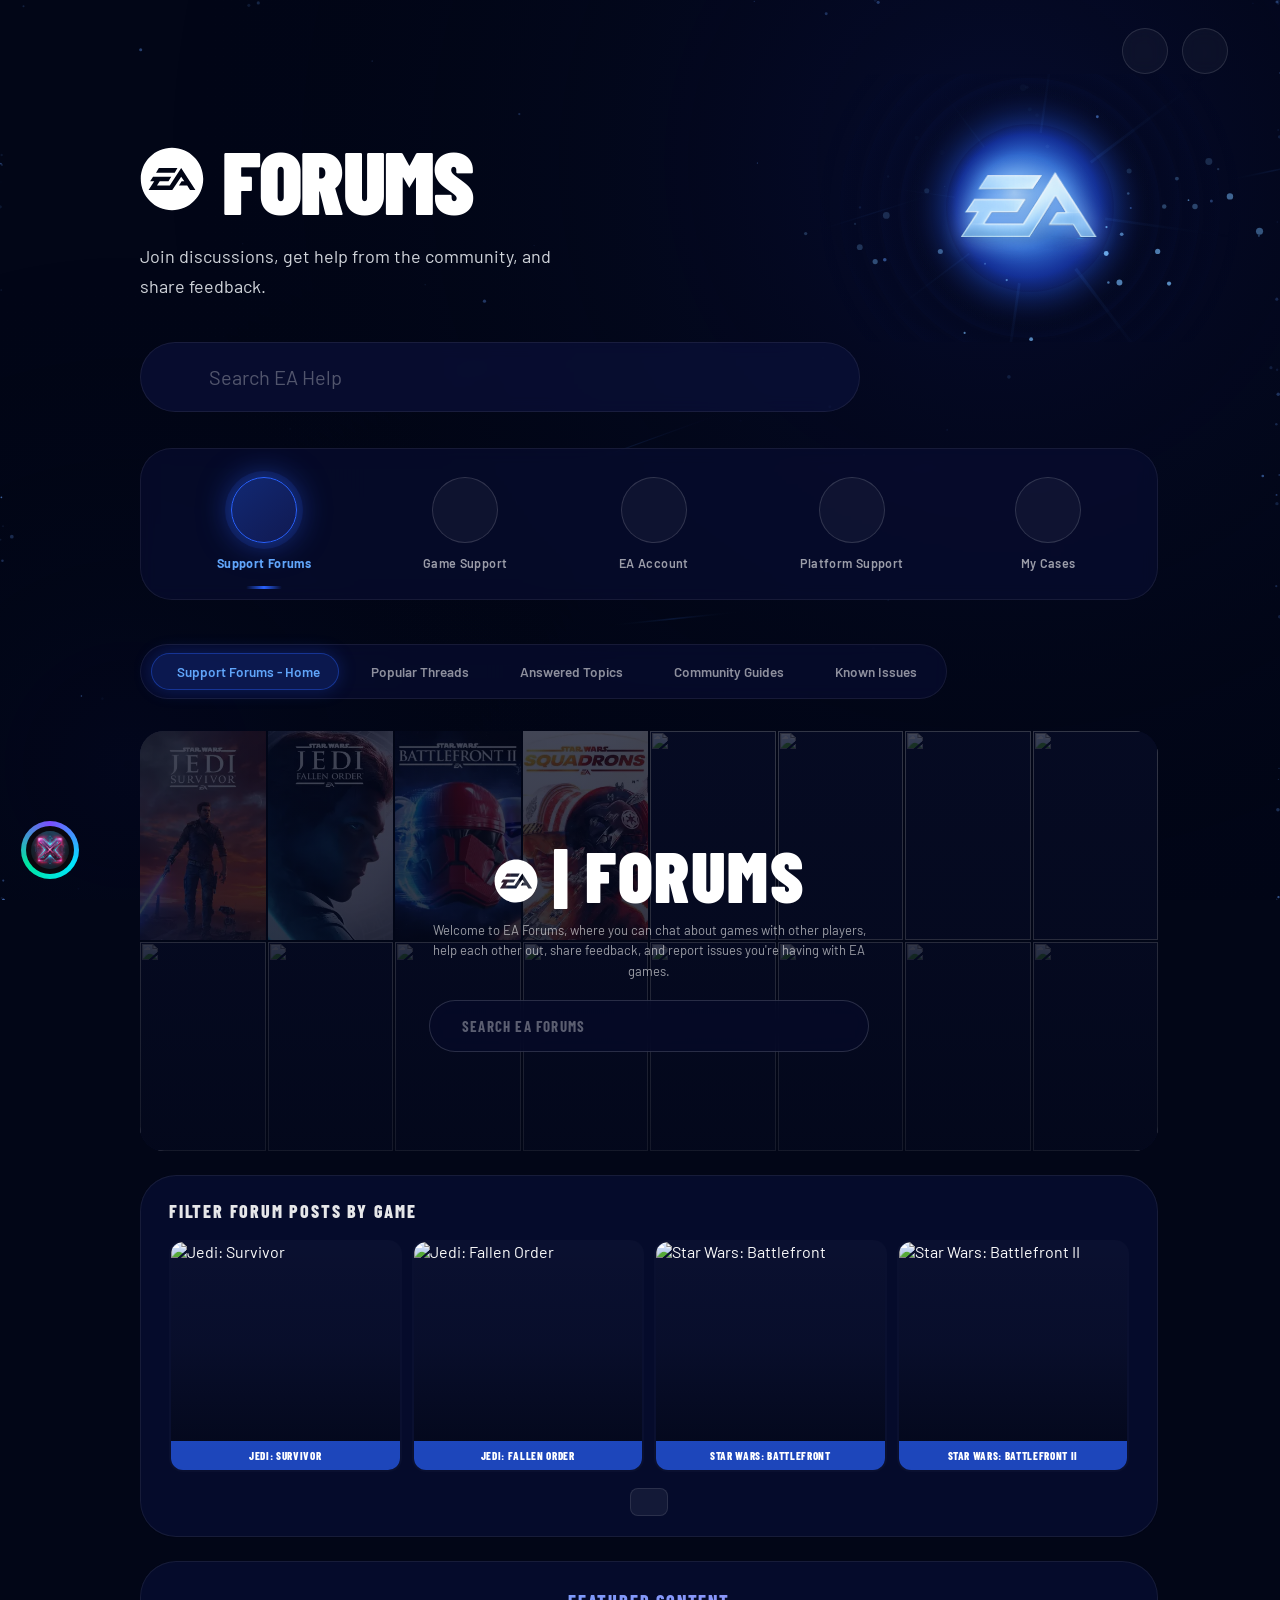
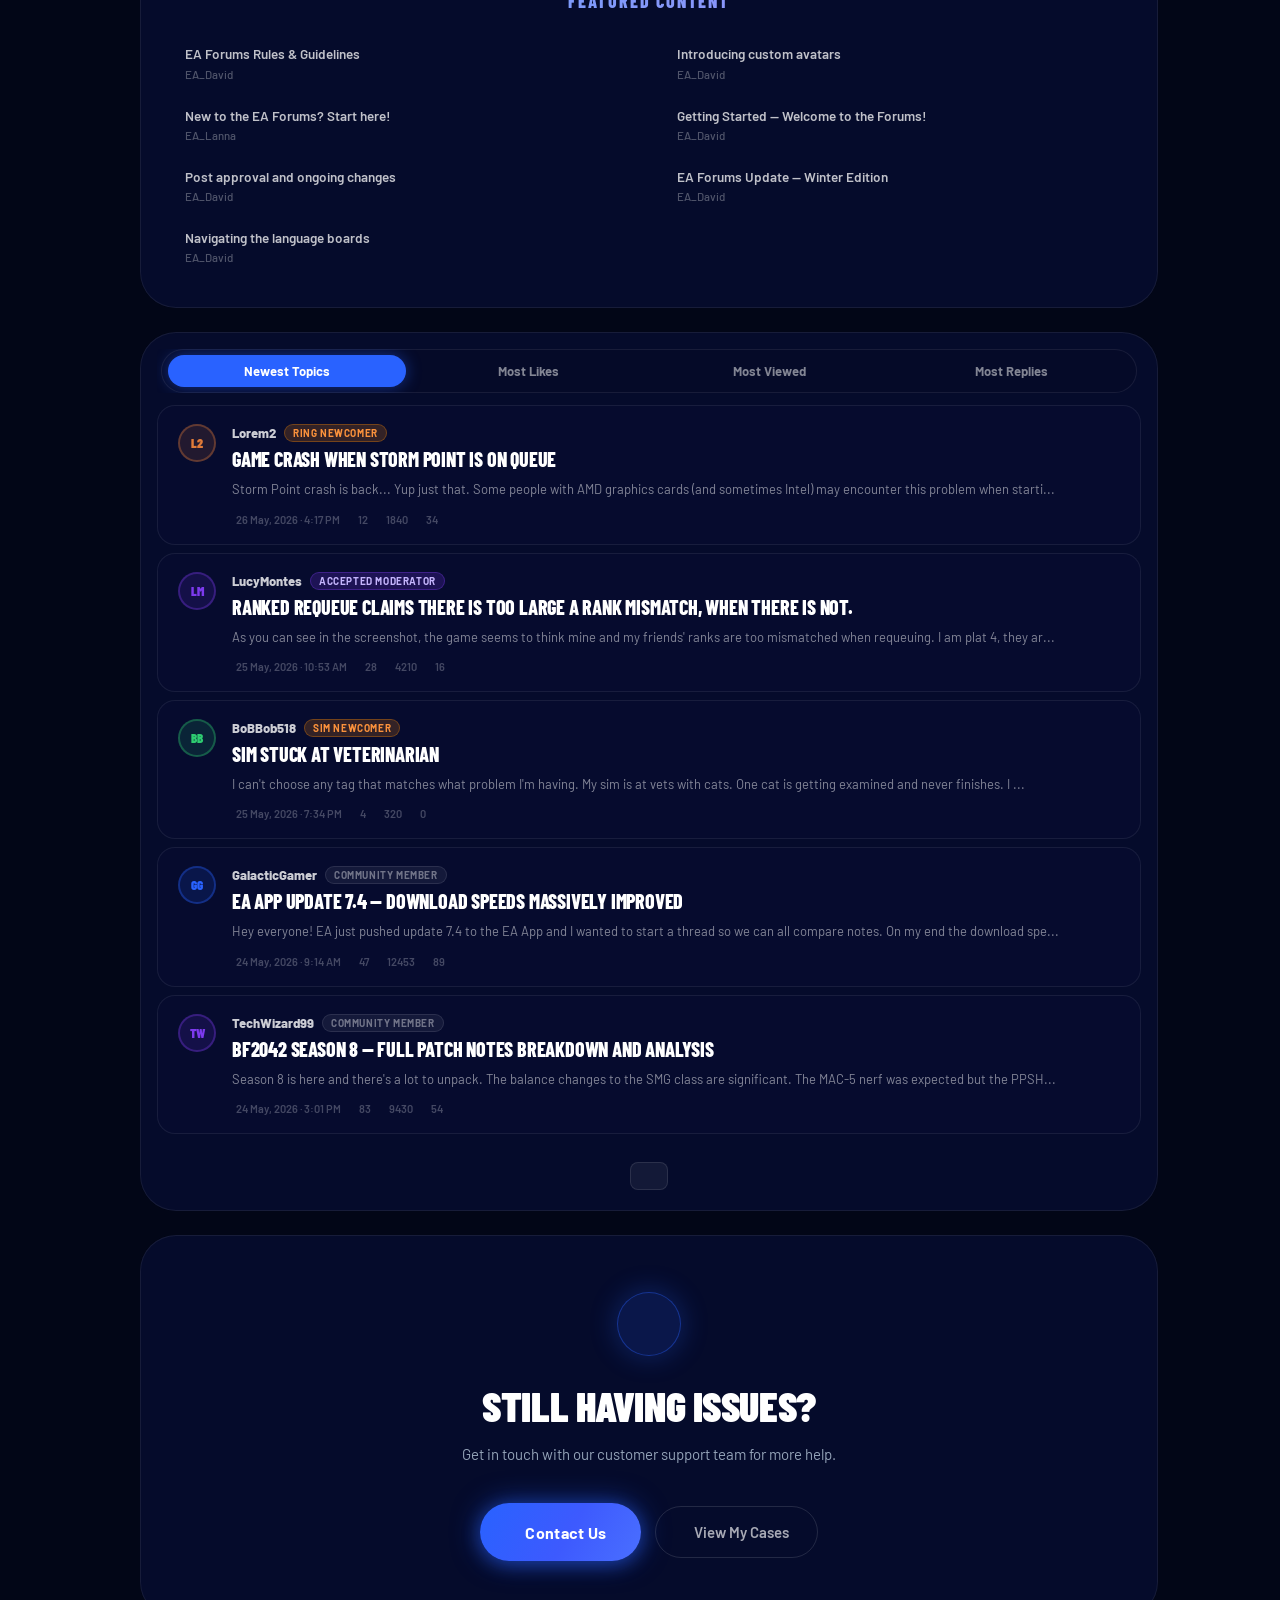
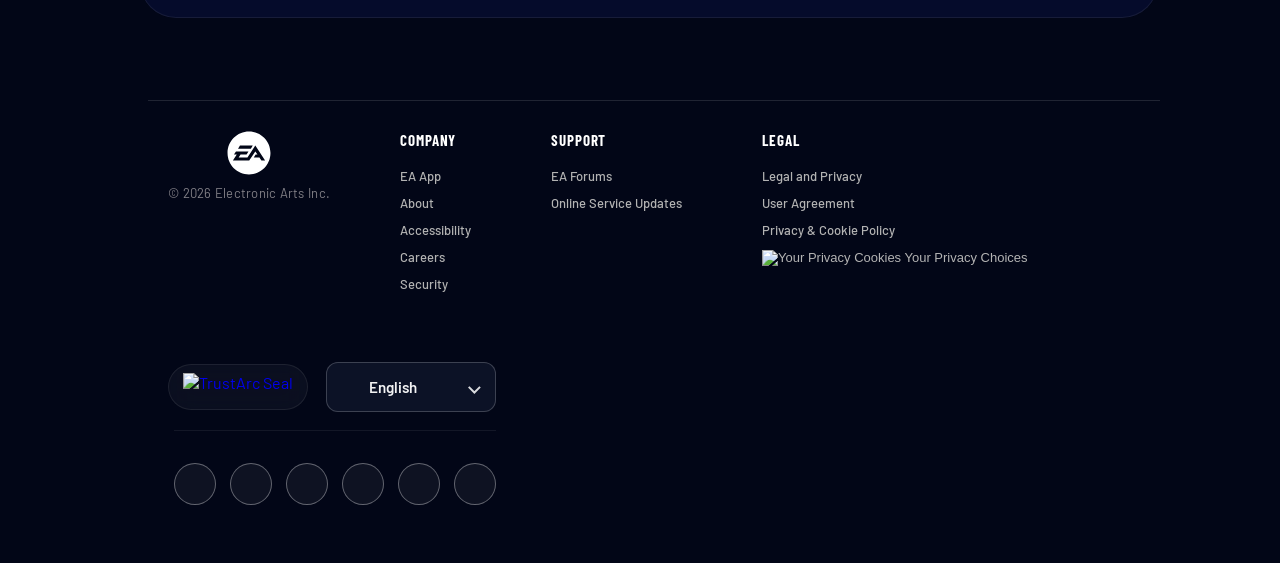
==== SRC/HTML/Pages/ForumSupport.html @ 8963c6b4 "Add files via upload" ====
<!doctype html>
<html lang="en">
  <head>
    <meta charset="UTF-8" />
    <meta name="viewport" content="width=device-width, initial-scale=1.0" />

    <title>EA Help — Support Forums</title>
    <meta name="description" content="Browse EA Help support forums to find solutions, troubleshoot issues, and read posts from other players across Electronic Arts games." />
    <meta name="author" content="Riker Hoch" />
    <meta name="theme-color" content="#0b1020" />
    <meta name="robots" content="index, follow" />
    <link rel="canonical" href="https://yourdomain.com/forums.html" />

    <meta property="og:type" content="website" />
    <meta property="og:title" content="EA Help — Support Forums - {Unofficial}" />
    <meta property="og:description" content="Browse EA Help support forums to find solutions, troubleshoot issues, and read posts from other players across Electronic Arts games." />
    <meta property="og:url" content="https://yourdomain.com/forums.html" />
    <meta property="og:site_name" content="Electronic Arts Support" />

    <link rel="shortcut icon" href="/SRC/Assets/Images/SiteIcons/Icon.ico" type="image/x-icon" />

    <link rel="preconnect" href="https://fonts.googleapis.com" />
    <link rel="preconnect" href="https://fonts.gstatic.com" crossorigin />
    <link href="https://fonts.googleapis.com/css2?family=Barlow:wght@400;500;600;700;800;900&family=Barlow+Condensed:wght@700;800;900&display=swap" rel="stylesheet" />
    <link rel="stylesheet" href="/SRC/CSS/Global.css">
    <style>
      body.preload {
        visibility: hidden;
      }
    </style>
  </head>
  <body class="preload">
    <canvas id="bg-canvas"></canvas>

    <div class="root reveal">
      <main class="main">
        <header class="siteComponent Navigation"></header>

        <div class="content">
          <!-- ══ FORUMS HERO ════════════════════════════════ -->
          <div class="mosaicHead reveal" id="forumMosaic"></div>
          <div>
            <div id="forum-search-results"></div>

            <div id="forum-content">
              <!-- ══ TOPICS GRID ════════════════════════════════ -->
              <div class="glassCard topics-card reveal">
                <div class="topics-header">
                  <span class="gamesHeaderText">Filter forum posts by game</span>
                  <span id="gamesFilterLabel"></span>
                </div>
                <div class="topics-grid" id="topics-grid"></div>
                <div class="topics-show-more-wrap">
                  <button class="show-more-btn" id="topics-show-more" aria-label="Show more topics">
                    <i class="fa-solid fa-chevron-down"></i>
                  </button>
                </div>
              </div>

              <!-- ══ FEATURED CONTENT ═══════════════════════════ -->

              <div class="glassCard featured-card reveal">
                <div class="featured-title">Featured Content</div>
                <div class="featured-grid" id="featured-grid"></div>
              </div>

              <!-- ══ POSTS ══════════════════════════════════════ -->
              <div class="glassCard posts-card reveal">
                <div style="padding: 16px 16px 0">
                  <div class="filter-tabs-wrap">
                    <div class="filter-tabs" id="filter-tabs" role="tablist">
                      <button class="filter-tab active" data-sort="newest" role="tab">Newest Topics</button>
                      <button class="filter-tab" data-sort="likes" role="tab">Most Likes</button>
                      <button class="filter-tab" data-sort="views" role="tab">Most Viewed</button>
                      <button class="filter-tab" data-sort="replies" role="tab">Most Replies</button>
                    </div>
                  </div>
                </div>

                <div class="search-status" id="search-status">
                  <i class="fa-solid fa-magnifying-glass" style="font-size: 12px; color: var(--blue-neon)"></i>
                  Showing results for <strong id="search-term-display"></strong>
                </div>

                <div class="posts-list-wrap">
                  <div id="posts-list"></div>
                  <div class="no-results" id="no-results">
                    <i class="fa-solid fa-comment-slash"></i>
                    <h4>No posts found</h4>
                    <p>Try a different search term or clear the filter</p>
                  </div>
                </div>

                <div class="posts-show-more-wrap">
                  <button class="show-more-btn" id="posts-show-more" aria-label="Show more posts">
                    <i class="fa-solid fa-chevron-down"></i>
                  </button>
                </div>
              </div>

              <!-- ══ CTA ════════════════════════════════════════ -->
              <div class="siteCard glassCard issuesCard reveal"></div>
            </div>
          </div>
        </div>

        <footer class="siteComponent Footer"></footer>
      </main>
    </div>

    <!-- ══════ MODAL - POST MODAL ═══════════════════════ -->
    <div id="post-modal" class="post-modal">
      <div class="post-modal-card">
        <div class="modal-header">
          <div class="modal-user"></div>
          <button class="siteBtn close">
            <i class="fa-solid fa-xmark"></i>
          </button>
        </div>
        <div class="modal-image-wrap"></div>
        <h2 class="modal-title"></h2>
        <div class="modal-tags"></div>
        <div class="modal-content"></div>
        <div class="modal-stats"></div>
      </div>
    </div>

    <script defer src="https://kit.fontawesome.com/498f4b6a30.js"></script>
    <script type="module" src="/SRC/JS/Components.js"></script>
    <script type="module" src="/SRC/JS/ImportedScripts.js"></script>
  </body>
</html>
---- SRC/CSS/Global.css ----
/* =========================================================
   🌏 Global Styles
========================================================= */

/* ── RESET ─────────────────────────────────────────────── */
*,
*::before,
*::after {
  box-sizing: border-box;
  margin: 0;
  padding: 0;
}

/* ── ROOT VARS ─────────────────────────────────────────── */
:root {
  --bg-deep: #020617;
  --bg-card: rgba(8, 14, 52, 0.72);
  --blue-electric: #2962ff;
  --blue-neon: #60a5fa;
  --white: #ffffff;
  --gray-text: #94a3b8;
  --gray-light: #d1d5db;
  --border-faint: rgba(255, 255, 255, 0.07);
  --border-mid: rgba(255, 255, 255, 0.12);
  --transition: all 0.38s cubic-bezier(0.22, 1, 0.36, 1);
  --space-page-x: 52px;
  --space-page-r: 122px;
  --space-page-b: 72px;
  --sidebar-w: 88px;
  --accentOrange: #2962ff;
  --accentRed: #60a5fa;
  --accentOrangeDark: #ffb300;
  --accentRedDark: #ff0000;
}

/* ── LAYOUT ROOT ───────────────────────────────────────── */
.root {
  display: flex;
  min-height: 100vh;
}

/* ── FONTS ─────────────────────────────────────────────── */
@font-face {
  font-family: 'Aurebesh';
  src: url('/SRC/Assets/Fonts/Aurebesh/Aurebesh.otf') format('opentype');
  font-display: swap;
}

/* ── AUREBESH MODE ─────────────────────────────────────── */
.aurebesh-mode *:not(i):not([class*='fa']):not([class^='fa-']) {
  font-family: 'Aurebesh', sans-serif !important;
}

/* ── BASE ──────────────────────────────────────────────── */
html {
  scroll-behavior: smooth;
}

body {
  font-family: 'Barlow', sans-serif;
  background: var(--bg-deep);
  color: var(--white);
  min-height: 100vh;
  overflow-x: hidden;
}

a {
  text-decoration: none;
}

/* ── ANIMATED BG ───────────────────────────────────────── */
#bg-canvas {
  position: fixed;
  inset: 0;
  width: 100vw;
  height: 100vh;
  z-index: -1;
  pointer-events: none;
}

.main {
  flex: 1;
  margin-left: var(--sidebar-w);
  display: flex;
  flex-direction: column;
  min-width: 0;
}

/* ── GLASS CARD ─────────────────────────────────────────────────────────────────────────────────────── */
.glassCard {
  background: var(--bg-card);
  border: 1px solid var(--border-faint);
  border-radius: 36px;
  backdrop-filter: blur(8px);
  position: relative;
  overflow: hidden;
  transition: var(--transition);
}

/* ── CONTENT WRAPPER ───────────────────────────────────── */
.content {
  padding: 0 var(--space-page-r) var(--space-page-b) var(--space-page-x);
  display: flex;
  flex-direction: column;
  gap: 24px;
}

/* ── SCROLL REVEAL ─────────────────────────────────────── */
.reveal {
  opacity: 0;
  transform: translateY(24px);
  transition:
    opacity 0.7s ease,
    transform 0.7s ease;
}

.reveal.visible {
  opacity: 1;
  transform: translateY(0);
}

.hidden {
  display: none !important;
}

.topic-grid {
  display: grid;
  grid-template-columns: 1fr 1fr;
  gap: 10px;
}

/* =========================================================
   ⚙️ Custom Scrollbar
   ========================================================= */
::-webkit-scrollbar {
  width: 12px;
  height: 12px;
}

::-webkit-scrollbar-track {
  background: rgba(15, 23, 42, 0.5);
  border-radius: 10px;
}

::-webkit-scrollbar-thumb {
  background: linear-gradient(180deg, var(--accentOrange), var(--accentRed));
  border-radius: 10px;
  border: 2px solid rgba(15, 23, 42, 0.9);
  transition:
    background 0.3s ease,
    transform 0.3s ease;
}

::-webkit-scrollbar-thumb:hover {
  background: linear-gradient(180deg, var(--accentOrangeDark), var(--accentRedDark));
  transform: scale(1.05);
}

::-webkit-scrollbar-corner {
  background: transparent;
}
/* ── ADD here, before the @media block ── */
.mobile-topic-menu {
  display: none;
  border: 1px solid rgba(255, 255, 255, 0.08);
  border-radius: 14px;
  overflow: hidden;
}
.mobile-topic-menu h5 {
  margin: 0;
  padding: 14px 16px;
  cursor: pointer;
  display: flex;
  justify-content: space-between;
  align-items: center;
  background: rgba(255, 255, 255, 0.03);
}
.mobile-topic-menu h5 i {
  transition: transform 0.25s ease;
}
.mobile-topic-menu.open h5 i {
  transform: rotate(180deg);
}
.mobile-topic-menu ul {
  max-height: 0;
  opacity: 0;
  overflow: hidden;
  list-style: none;
  margin: 0;
  padding: 0 16px;
  transform: translateY(-4px);
  transition:
    max-height 0.35s ease,
    opacity 0.25s ease,
    transform 0.25s ease;
}
.mobile-topic-menu.open ul {
  max-height: 500px;
  opacity: 1;
  transform: translateY(0);
  padding: 10px 16px 14px;
}
.mobile-topic-menu li {
  position: relative;
}
.mobile-topic-menu li::before {
  content: '';
  position: absolute;
  left: 0;
  bottom: -3px;
  width: 100%;
  height: 1px;
  background: rgba(255, 255, 255, 0.04);
}
.mobile-topic-menu a {
  display: flex;
  align-items: center;
  padding: 6px 0;
  color: rgba(255, 255, 255, 0.55);
  font-size: 14px;
  font-weight: 500;
  transition: 0.2s ease;
}
.mobile-topic-menu a:hover {
  color: white;
}

.topic-link {
  display: flex;
  align-items: center;
  justify-content: space-between;
  gap: 12px;
  padding: 14px 18px;
  background: rgba(8, 13, 50, 0.55);
  border: 1px solid var(--border-faint);
  border-radius: 14px;
  cursor: pointer;
  transition: var(--transition);
}
.topic-link:hover {
  background: rgba(41, 98, 255, 0.12);
  border-color: rgba(41, 98, 255, 0.38);
  transform: translateX(3px);
  box-shadow: 0 4px 20px rgba(41, 98, 255, 0.15);
}
.topic-link:hover .topic-arrow {
  color: var(--blue-neon);
  transform: translateX(3px);
}
.topic-link:hover .topic-text {
  color: var(--white);
}

.topic-left {
  display: flex;
  align-items: center;
  gap: 11px;
  min-width: 0;
}
.topic-left i {
  font-size: 13px;
  color: rgba(255, 255, 255, 0.3);
  flex-shrink: 0;
  transition: var(--transition);
}
.topic-link:hover .topic-left i {
  color: var(--blue-neon);
}

.topic-text {
  font-size: 13.5px;
  font-weight: 600;
  color: rgba(255, 255, 255, 0.65);
  line-height: 1.3;
  transition: var(--transition);
  white-space: nowrap;
  overflow: hidden;
  text-overflow: ellipsis;
}
.topic-arrow {
  font-size: 11px;
  color: rgba(255, 255, 255, 0.2);
  flex-shrink: 0;
  transition: var(--transition);
}

/* ========================================================
   🔗 - Site Components
======================================================== */
.siteComponent {
  /* =========================================================
   🔝 Top Nav
  ========================================================= */
  /* ── NAVIGATION ─────────────────────────────────────── */
  &.Navigation {
    .topnav {
      display: flex;
      align-items: center;
      justify-content: space-between;
      padding: 28px 52px 0 52px;
      position: relative;
      z-index: 10;
    }

    .topnav-right {
      display: flex;
      align-items: center;
      gap: 14px;
    }

    /* ── Icon button ── */
    .icon-btn {
      width: 46px;
      height: 46px;
      border-radius: 50%;
      border: 1px solid var(--border-mid);
      background: rgba(255, 255, 255, 0.04);
      display: flex;
      align-items: center;
      justify-content: center;
      cursor: pointer;
      transition: var(--transition);
      position: relative;
      backdrop-filter: blur(8px);
      -webkit-backdrop-filter: blur(8px);
      flex-shrink: 0;
    }
    .icon-btn i {
      width: 18px;
      height: 18px;
      color: rgba(255, 255, 255, 0.7);
      stroke-width: 1.6;
      fill: none;
    }
    .icon-btn:hover {
      background: rgba(59, 130, 246, 0.15);
      border-color: rgba(59, 130, 246, 0.5);
      box-shadow: 0 0 20px rgba(59, 130, 246, 0.25);
      transform: scale(1.07);
    }
    .icon-btn:hover i {
      color: #fff;
    }

    .hero {
      position: relative;
      padding: 64px 52px 40px 52px;
      display: flex;
      align-items: flex-start;
      justify-content: space-between;
      overflow: hidden;
    }

    .hero-text {
      position: relative;
      z-index: 5;
      max-width: 780px;
    }

    .hero-heading {
      display: flex;
      align-items: center;
      gap: 18px;
    }

    .hero-heading svg {
      width: 64px;
      height: 64px;
      flex-shrink: 0;
    }

    .hero-title {
      font-family: 'Barlow Condensed', sans-serif;
      font-size: clamp(44px, 7vw, 96px);
      font-weight: 900;
      line-height: 0.92;
      letter-spacing: -0.02em;
      color: var(--white);
      text-transform: uppercase;
    }

    .hero-sub {
      margin-top: 22px;
      font-size: 18px;
      font-weight: 400;
      color: var(--gray-light);
      line-height: 1.65;
      max-width: 440px;
    }

    .hero-orb-wrap {
      position: absolute;
      right: 0;
      top: 50%;
      transform: translateY(-50%);
      width: 500px;
      height: 500px;
      z-index: 5;
      pointer-events: none;
    }

    #orb-canvas {
      position: absolute;
      top: 50%;
      right: 0;
      transform: translateY(-50%);
      width: 100%;
      height: 100%;
      z-index: 1;
      pointer-events: none;
    }

    /* =========================================================
   🔍 Search - MAIN
    ========================================================= */

    .search-wrap {
      position: relative;
      padding: 0 52px 36px;
    }

    .search-bar {
      max-width: 720px;
      height: 70px;
      background: rgba(10, 16, 58, 0.7);
      border: 1px solid var(--border-faint);
      border-radius: 999px;
      display: flex;
      align-items: center;
      padding: 0 30px;
      gap: 16px;
      backdrop-filter: blur(8px);
      transition: var(--transition);
      cursor: text;
    }
    .search-bar:focus-within {
      border-color: rgba(59, 130, 246, 0.6);
      box-shadow:
        0 0 0 3px rgba(59, 130, 246, 0.15),
        0 0 50px rgba(59, 130, 246, 0.18);
      background: rgba(10, 20, 70, 0.8);
    }
    .search-bar i {
      width: 22px;
      height: 22px;
      color: rgba(255, 255, 255, 0.4);
      stroke-width: 1.8;
      fill: none;
      flex-shrink: 0;
    }
    .search-bar input {
      flex: 1;
      background: none;
      border: none;
      outline: none;
      font-family: 'Barlow', sans-serif;
      font-size: 20px;
      font-weight: 400;
      color: var(--white);
      min-width: 0;
    }
    .search-bar input::placeholder {
      color: rgba(255, 255, 255, 0.3);
    }

    .results-header {
      padding: 14px 16px;
      border-bottom: 1px solid rgba(255, 255, 255, 0.06);
      display: flex;
      flex-direction: column;
      gap: 4px;
      background: linear-gradient(180deg, rgba(255, 255, 255, 0.03), transparent);
    }

    .results-title {
      display: flex;
      align-items: center;
      gap: 10px;
      font-size: 13px;
      font-weight: 600;
      color: rgba(255, 255, 255, 0.9);
    }

    .results-title i {
      font-size: 12px;
      color: rgba(0, 212, 255, 0.9);
    }

    .results-subtitle {
      font-size: 11px;
      color: rgba(255, 255, 255, 0.45);
    }

    .search-results {
      position: absolute;
      top: 120px;
      left: 50px;
      right: 120px;
      margin-top: 14px;
      border-radius: 18px;
      background: rgba(12, 14, 24, 0.78);
      backdrop-filter: blur(18px);
      -webkit-backdrop-filter: blur(18px);
      border: 1px solid rgba(255, 255, 255, 0.06);
      box-shadow:
        0 30px 80px rgba(0, 0, 0, 0.65),
        inset 0 1px 0 rgba(255, 255, 255, 0.05);
      overflow: hidden;
      transform: translateY(-8px);
      opacity: 0;
      pointer-events: none;
      transition: all 0.2s ease;
    }

    @media (max-width: 639px) {
      .search-results {
        position: absolute;
        top: 80px;
        left: 12px;
        right: 12px;

        margin-top: 14px;
        border-radius: 18px;
        background: rgba(12, 14, 24, 0.78);
        backdrop-filter: blur(18px);
        -webkit-backdrop-filter: blur(18px);
        border: 1px solid rgba(255, 255, 255, 0.06);
        box-shadow:
          0 30px 80px rgba(0, 0, 0, 0.65),
          inset 0 1px 0 rgba(255, 255, 255, 0.05);
        overflow: hidden;
        transform: translateY(-8px);
        opacity: 0;
        pointer-events: none;
        transition: all 0.2s ease;
      }
    }
    .search-results:not(.hidden) {
      transform: translateY(0);
      opacity: 1;
      pointer-events: auto;
    }

    .search-results.hidden {
      display: none;
    }

    .results-section {
      margin: 10px 12px;
      padding: 10px;
      border-radius: 14px;
      background: rgba(255, 255, 255, 0.03);
      border: 1px solid rgba(255, 255, 255, 0.04);
      box-shadow: inset 0 1px 0 rgba(255, 255, 255, 0.03);
    }

    .results-section h3 {
      display: flex;
      align-items: center;
      gap: 8px;
    }

    .results-section h3::before {
      content: '';
      display: inline-block;
      width: 6px;
      height: 6px;
      border-radius: 50%;
      background: #00d4ff;
      box-shadow: 0 0 10px #00d4ff;
    }

    .results-section h3::after {
      content: '';
      position: absolute;
      left: 0;
      bottom: -4px;
      width: 24px;
      height: 1px;
      background: linear-gradient(90deg, #00d4ff, transparent);
      opacity: 0.6;
    }

    .results-section ul {
      list-style: none;
      padding: 0;
      margin: 0;
    }

    .results-section li {
      padding: 10px 10px;
      margin: 4px 0;
      cursor: pointer;
      border-radius: 10px;
      display: flex;
      align-items: center;
      gap: 10px;
      color: rgba(255, 255, 255, 0.85);
      transition: all 0.15s ease;
      position: relative;
      overflow: hidden;
    }

    .results-section li:hover {
      background: rgba(255, 255, 255, 0.06);
      transform: translateX(4px);
    }

    .results-section li::before {
      content: '';
      position: absolute;
      left: -40%;
      top: 0;
      width: 40%;
      height: 100%;
      background: linear-gradient(90deg, transparent, rgba(0, 212, 255, 0.15), transparent);
      transform: skewX(-20deg);
      transition: left 0.4s ease;
    }

    .results-section li:hover::before {
      left: 120%;
    }

    .results-section li i {
      font-size: 12px;
      opacity: 0.7;
      width: 18px;
    }

    .result-icon {
      width: 22px;
      text-align: center;
      opacity: 0.9;
    }

    .results-section mark {
      background: rgba(0, 212, 255, 0.25);
      color: white;
      padding: 0 3px;
      border-radius: 4px;
    }

    .no-results-item {
      opacity: 0.5;
      font-style: italic;
    }

    .no-results {
      text-align: center;
      padding: 20px;
      opacity: 0.7;
    }

    .result-main {
      display: flex;
      flex-direction: column;
      gap: 4px;
      align-items: flex-start;
    }

    .result-title {
      font-size: 13px;
      font-weight: 500;
      text-align: left;
    }

    .result-link {
      display: flex;
      color: inherit;
      flex-direction: row;
      align-items: flex-start;
      gap: 10px;
      width: 100%;
    }

    .result-icon img {
      width: 26px;
      height: 26px;
      object-fit: cover;
      border-radius: 6px;
    }

    .no-results i {
      font-size: 18px;
      margin-bottom: 6px;
      display: block;
    }

    /* =========================================================
   🏷️ Category Nav
    ========================================================= */

    .cat-nav {
      margin: 0 122px 44px 52px;
      background: rgba(8, 13, 50, 0.65);
      border: 1px solid var(--border-faint);
      border-radius: 32px;
      backdrop-filter: blur(8px);
      display: flex;
      align-items: center;
      justify-content: space-around;
      padding: 28px 20px;
      overflow-x: auto;
      scrollbar-width: none;
    }
    .cat-nav::-webkit-scrollbar {
      display: none;
    }

    .cat-item {
      display: flex;
      flex-direction: column;
      align-items: center;
      gap: 12px;
      cursor: pointer;
      transition: var(--transition);
      padding: 0 14px;
      position: relative;
      flex-shrink: 0;
    }
    .cat-item:hover {
      transform: scale(1.06);
    }
    .cat-item:hover .cat-icon {
      border-color: rgba(59, 130, 246, 0.55);
      box-shadow: 0 0 22px rgba(59, 130, 246, 0.3);
    }
    .cat-item:hover .cat-label {
      color: #fff;
    }

    .cat-icon {
      width: 66px;
      height: 66px;
      border-radius: 50%;
      border: 1.5px solid rgba(255, 255, 255, 0.14);
      background: rgba(255, 255, 255, 0.04);
      display: flex;
      align-items: center;
      justify-content: center;
      transition: var(--transition);
    }
    .cat-icon i {
      font-size: 20px;
      color: rgba(255, 255, 255, 0.7);
      line-height: 1;
    }

    .cat-label {
      font-size: 12.5px;
      font-weight: 600;
      color: rgba(255, 255, 255, 0.6);
      text-align: center;
      letter-spacing: 0.03em;
      transition: var(--transition);
      white-space: nowrap;
    }

    .cat-item.active .cat-icon {
      border-color: var(--blue-electric);
      background: linear-gradient(140deg, rgba(41, 98, 255, 0.35), rgba(61, 90, 254, 0.2));
      box-shadow:
        0 0 0 6px rgba(41, 98, 255, 0.12),
        0 0 32px rgba(41, 98, 255, 0.55);
    }
    .cat-item.active .cat-icon i {
      color: #fff;
    }
    .cat-item.active .cat-label {
      color: var(--blue-neon);
      font-weight: 700;
    }
    .cat-item.active::after {
      content: '';
      position: absolute;
      bottom: -18px;
      left: 50%;
      transform: translateX(-50%);
      width: 36px;
      height: 3px;
      background: linear-gradient(90deg, transparent, var(--blue-electric), transparent);
      border-radius: 2px;
    }

    /* =========================================================
   📌 Sub-Nav
    ========================================================= */

    .sub-nav-wrap {
      padding: 0 52px 32px 52px;
    }

    .sub-nav {
      display: inline-flex;
      align-items: center;
      gap: 6px;
      background: rgba(8, 13, 50, 0.65);
      border: 1px solid var(--border-faint);
      border-radius: 999px;
      padding: 8px 10px;
      backdrop-filter: blur(8px);
      flex-wrap: wrap;
    }

    .sub-nav-item {
      display: flex;
      align-items: center;
      gap: 7px;
      padding: 9px 18px;
      border-radius: 999px;
      font-size: 13.5px;
      font-weight: 600;
      color: rgba(255, 255, 255, 0.55);
      cursor: pointer;
      transition: var(--transition);
      white-space: nowrap;
      border: 1px solid transparent;
    }
    .sub-nav-item i {
      font-size: 13px;
    }
    .sub-nav-item:hover {
      color: rgba(255, 255, 255, 0.9);
      background: rgba(255, 255, 255, 0.06);
    }
    .sub-nav-item.active {
      color: var(--blue-neon);
      background: rgba(41, 98, 255, 0.18);
      border-color: rgba(41, 98, 255, 0.4);
      box-shadow: 0 0 18px rgba(41, 98, 255, 0.25);
    }
  }
  /* ==================================================================================================
   📍 Footer
  ================================================================================================== */
  /* ── FOOTER ─────────────────────────────────────── */
  .footer {
    display: flex;
    flex-direction: column;
    position: relative;
    align-items: center;
    margin: 10px 120px 0 60px;
    padding: 30px 20px 20px;
    border-top: 1.5px solid rgba(255, 255, 255, 0.12);
    overflow: hidden;

    .footer-top {
      display: flex;
      align-items: flex-start;
      justify-content: space-between;
      gap: 60px;
      padding-bottom: 38px;
    }

    .footer-left {
      display: flex;
      align-items: flex-start;
      gap: 70px;
      flex-wrap: wrap;
    }

    .footer-brand {
      display: flex;
      flex-direction: column;
      align-items: center;
      text-align: center;
      gap: 10px;
    }
    .footer-brand svg {
      display: block;
    }

    .copyright {
      display: block;
      font-size: 13px;
      color: #d6d0d0;
      opacity: 0.6;
      letter-spacing: 0.02em;
    }

    .footer-links {
      display: flex;
      gap: 80px;
      flex-wrap: wrap;
    }

    .footer-col p {
      font-family: 'Barlow Condensed', sans-serif;
      font-size: 15px;
      font-weight: 700;
      letter-spacing: 0.06em;
      text-transform: uppercase;
      color: #ffffff;
      margin-bottom: 16px;
    }

    .footer-col ul {
      list-style: none;
      display: flex;
      flex-direction: column;
      gap: 8px;
    }
    .footer-col p i {
      display: none;
    }
    .footer-col a,
    .footer-col button {
      font-size: 13px;
      font-weight: 500;
      border: none;
      background: none;
      color: #b3b3b3;
      transition: 0.25s ease;
      cursor: pointer;
    }
    .footer-col a:hover,
    .footer-col button:hover {
      color: #ffffff;
    }

    /* ── Footer right ── */
    .footer-right {
      display: flex;
      flex-direction: column;
      align-items: flex-end;
      gap: 18px;
    }

    .footer-top-row {
      display: flex;
      align-items: center;
      justify-content: flex-end;
      gap: 18px;
      flex-wrap: wrap;
    }

    .footer-bottom {
      display: flex;
      align-items: center;
      justify-content: space-between;
      padding-top: 32px;
      border-top: 1px solid var(--border-faint);
      flex-wrap: wrap;
      gap: 20px;
    }

    .social-row {
      display: flex;
      align-items: center;
      justify-content: flex-end;
      gap: 14px;
      flex-wrap: wrap;
    }

    .social-btn {
      width: 42px;
      height: 42px;
      border-radius: 50%;
      border: 1px solid rgba(255, 255, 255, 0.35);
      background: rgba(255, 255, 255, 0.05);
      display: flex;
      align-items: center;
      justify-content: center;
      transition:
        transform 0.25s ease,
        border-color 0.25s ease,
        background 0.25s ease;
      flex-shrink: 0;
    }
    .social-btn:hover {
      border-color: rgba(59, 130, 246, 0.5);
      box-shadow: 0 0 16px rgba(59, 130, 246, 0.25);
      transform: scale(1.12);
    }
    .social-btn i {
      font-size: 18px;
      color: #ffffff;
      transition:
        transform 0.25s ease,
        filter 0.25s ease;
    }
    .social-btn:hover i {
      transform: scale(1.05);
      filter: drop-shadow(0 0 6px rgba(59, 130, 246, 0.6));
    }

    /* =========================================================
   🌐 Language Select - Custom Animated Dropdown
   ========================================================= */

    .lang-desktop {
      display: block;
    }

    .lang-mobile-btn {
      display: none;
    }

    .langSelectWrapper {
      position: relative;
      min-width: 170px;
      max-width: 220px;
      width: 100%;
      z-index: 9999;
      animation: langFadeIn 0.45s ease;
    }

    .langCustomSelect {
      position: relative;
      width: 100%;
      background: rgba(15, 23, 42, 0.6);
      border-radius: 12px;
      cursor: pointer;
      overflow: visible;
      transition: all 0.3s ease;
    }

    .langCustomSelectTrigger {
      position: relative;
      display: flex;
      align-items: center;
      gap: 0.75rem;
      min-height: 46px;
      padding: 0.95rem 1rem;
      padding-right: 2.75rem;
      padding-left: 2.6rem;
      color: #f8fafc;
      font-size: 0.95rem;
      font-weight: 600;
      border: 1px solid rgba(255, 255, 255, 0.2);
      border-radius: 12px;
      background: rgba(15, 23, 42, 0.6);
      transition:
        border-color 0.3s ease,
        box-shadow 0.3s ease,
        background 0.3s ease,
        transform 0.25s ease;
    }

    /* hover / active shell */
    .langCustomSelect:hover .langCustomSelectTrigger {
      border-color: rgba(59, 130, 246, 0.45);
      box-shadow: 0 0 24px rgba(59, 130, 246, 0.18);
      background: rgba(15, 23, 42, 0.78);
    }

    .langCustomSelect.open .langCustomSelectTrigger {
      border-color: rgba(59, 130, 246, 0.65);
      box-shadow:
        0 0 0 3px rgba(59, 130, 246, 0.16),
        0 0 24px rgba(59, 130, 246, 0.18);
      background: rgba(15, 23, 42, 0.9);
      transform: translateY(-1px);
    }

    .langCustomSelectTrigger .fa-globe {
      position: absolute;
      left: 1rem;
      font-size: 0.85rem;
      color: rgba(255, 255, 255, 0.7);
      pointer-events: none;
      transition: color 0.25s ease;
    }

    .langCustomSelect:hover .fa-globe,
    .langCustomSelect.open .fa-globe {
      color: rgba(255, 255, 255, 0.95);
    }

    .langCustomSelectTrigger::after {
      content: '';
      position: absolute;
      right: 1rem;
      width: 0.55rem;
      height: 0.55rem;
      border-right: 2px solid rgba(255, 255, 255, 0.85);
      border-bottom: 2px solid rgba(255, 255, 255, 0.85);
      transform: rotate(45deg);
      transition:
        transform 0.3s ease,
        opacity 0.3s ease;
    }

    .langCustomSelect.open .langCustomSelectTrigger::after {
      transform: rotate(-135deg);
    }

    .langSelectedText {
      display: block;
      width: 100%;
      color: rgba(255, 255, 255, 0.95);
      font-weight: 600;
      user-select: none;
    }

    .langCustomOptions {
      position: absolute;
      top: calc(100% + 0.45rem);
      left: 0;
      width: 100%;
      display: flex;
      flex-direction: column;
      background: rgba(15, 23, 42, 0.96);
      border: 1px solid rgba(255, 255, 255, 0.18);
      border-radius: 12px;
      box-shadow: 0 10px 30px rgba(0, 0, 0, 0.35);
      opacity: 0;
      pointer-events: none;
      transform: translateY(-10px);
      transition:
        opacity 0.25s ease,
        transform 0.25s ease;
      overflow: hidden;
      z-index: 10000;
    }

    .langCustomSelect.open .langCustomOptions {
      opacity: 1;
      pointer-events: auto;
      transform: translateY(0);
    }

    .langCustomOption {
      padding: 0.85rem 1rem;
      color: #f8fafc;
      font-size: 0.95rem;
      cursor: pointer;
      border-bottom: 1px solid rgba(255, 255, 255, 0.08);
      transition:
        background 0.2s ease,
        color 0.2s ease;
      user-select: none;
    }

    .langCustomOption:last-child {
      border-bottom: none;
    }

    .langCustomOption:hover {
      background: rgba(59, 130, 246, 0.3);
    }

    .lang-select {
      display: none;
    }

    @keyframes langFadeIn {
      from {
        opacity: 0;
        transform: translateY(8px);
      }
      to {
        opacity: 1;
        transform: translateY(0);
      }
    }

    .truste {
      display: flex;
      align-items: center;
      justify-content: center;
      height: 46px;
      padding: 0 14px;
      border-radius: 999px;
      background: rgba(255, 255, 255, 0.04);
      border: 1px solid rgba(255, 255, 255, 0.08);
      backdrop-filter: blur(14px);
      transition:
        border-color 0.25s ease,
        box-shadow 0.25s ease,
        transform 0.25s ease;
    }
    .truste:hover {
      border-color: rgba(59, 130, 246, 0.4);
      box-shadow: 0 0 20px rgba(59, 130, 246, 0.15);
      transform: translateY(-1px);
    }
    .truste img {
      height: 28px;
      width: auto;
      display: block;
    }
  }

  @media (max-width: 639px) {
    /* ---------------------------------------------------------
   🪪 - Footer [Mobile Friendly]
    --------------------------------------------------------- */
    .footer {
      margin: 0;
      padding: 24px 16px;

      .footer-top {
        flex-direction: column;
        gap: 32px;
      }

      .footer-left {
        display: flex;
        justify-content: center;
        gap: 32px;
      }

      .footer-brand {
        display: flex;
        align-items: center;
        justify-content: center;
        gap: 12px;
      }

      .footer-right {
        width: 100%;
        align-items: stretch;
      }

      .footer-top-row {
        display: flex;
        align-items: center;
        justify-content: space-between;
        flex-wrap: nowrap;
        width: 100%;
        gap: 12px;
      }

      .footer-top-row .truste,
      .footer-top-row .lang-mobile-btn {
        flex: 1;
      }

      .footer-links {
        display: flex;
        flex-direction: column;
        gap: 12px;
        width: 100%;
      }

      .footer-col {
        border: 1px solid rgba(255, 255, 255, 0.08);
        border-radius: 14px;
        overflow: hidden;
      }

      .footer-col p {
        margin: 0;
        padding: 14px 16px;
        cursor: pointer;
        display: flex;
        justify-content: space-between;
        align-items: center;
        background: rgba(255, 255, 255, 0.03);
      }

      .footer-col p i {
        transition: transform 0.25s ease;
      }

      .footer-col.open p i {
        transform: rotate(180deg);
      }

      .footer-col p i {
        display: inline-block;
      }

      .footer-col ul {
        max-height: 0;
        overflow: hidden;
        opacity: 0;
        list-style: none;
        margin: 0;
        padding: 0 16px;
        transform: translateY(-4px);
        transition:
          max-height 0.35s ease,
          opacity 0.25s ease,
          transform 0.25s ease;
      }

      .footer-col.open ul {
        max-height: 500px;
        opacity: 1;
        transform: translateY(0);
        padding: 10px 16px 14px;
      }

      .footer-col a,
      .footer-col button {
        font-size: 13px;
        font-weight: 500;
        color: rgba(255, 255, 255, 0.72);
        display: flex;
        align-items: center;
        gap: 6px;
        padding: 6px 0;
        font-size: 14px;
        transition: all 0.2s ease;
        cursor: pointer;
      }

      .footer-col li {
        position: relative;
      }

      .footer-col li::before {
        content: '';
        position: absolute;
        left: 0;
        bottom: -3px;
        width: 100%;
        height: 1px;
        background: rgba(255, 255, 255, 0.04);
      }

      .language-modal-header {
        display: flex;
        align-items: center;
        justify-content: space-between;
        padding: 20px 22px;
        border-bottom: 1px solid rgba(255, 255, 255, 0.08);
      }

      .language-modal-header h3 {
        margin: 0;
        font-size: 18px;
        font-weight: 700;
        color: white;
      }

      .language-option {
        height: 52px;
        display: flex;
        align-items: center;
        padding: 0 16px;
        border-radius: 14px;
        border: 1px solid rgba(255, 255, 255, 0.08);
        background: rgba(255, 255, 255, 0.04);
        color: white;
        transition: all 0.25s ease;
        cursor: pointer;
      }

      .language-option:hover {
        background: rgba(255, 255, 255, 0.08);
        border-color: rgba(59, 130, 246, 0.35);
        transform: translateY(-1px);
      }

      .footer-bottom {
        border-top: none;
        padding-top: 16px;
      }

      .social-row {
        display: grid;
        grid-template-columns: repeat(3, minmax(0, 1fr));
        gap: 12px;
        width: 100%;
      }

      .social-btn {
        width: 100%;
        height: 48px;
        border-radius: 14px;
      }

      .lang-desktop {
        display: none;
      }

      .lang-mobile-btn {
        display: flex;
        align-items: center;
        justify-content: center;
        gap: 10px;
        height: 46px;
        padding: 0 18px;
        border: none;
        border-radius: 999px;
        background: rgba(255, 255, 255, 0.04);
        border: 1px solid rgba(255, 255, 255, 0.08);
        color: white;
        cursor: pointer;
      }
    }
  }
}

/* ========================================================
   🔵 - Buttons
======================================================== */
.siteBtn {
  /* ── CLOSE BUTTON ─────────────────────────────────────── */
  &.close {
    width: 40px;
    height: 40px;
    border-radius: 50%;
    border: 1px solid rgba(255, 255, 255, 0.1);
    background: rgba(255, 255, 255, 0.04);
    display: flex;
    align-items: center;
    justify-content: center;
    cursor: pointer;
    transition: var(--transition);

    &.close i {
      color: rgba(255, 255, 255, 0.5);
    }

    &.close:hover {
      background: rgba(255, 82, 82, 0.15);
      border-color: rgba(255, 82, 82, 0.4);
    }

    &.close:hover i {
      color: #ff5252;
    }
  }
  /* ── PRIMARY BUTTON ─────────────────────────────────────── */
  &.btnPrimary {
    display: inline-flex;
    align-items: center;
    gap: 11px;
    height: 58px;
    padding: 0 34px;
    background: linear-gradient(120deg, #2962ff 0%, #3d5afe 55%, #4a6fff 100%);
    border: none;
    border-radius: 999px;
    cursor: pointer;
    font-family: 'Barlow', sans-serif;
    font-size: 16px;
    font-weight: 700;
    color: var(--white);
    letter-spacing: 0.02em;
    transition: var(--transition);
    box-shadow:
      0 0 28px rgba(41, 98, 255, 0.5),
      0 4px 18px rgba(41, 98, 255, 0.35);
    position: relative;
    overflow: hidden;

    &.btnPrimary i {
      font-size: 15px;
      transition: var(--transition);
    }

    &.btnPrimary:hover {
      transform: translateY(-3px);
      box-shadow:
        0 0 48px rgba(41, 98, 255, 0.7),
        0 8px 32px rgba(41, 98, 255, 0.5);
    }
  }

  &.btnSecondary {
    display: inline-flex;
    align-items: center;
    gap: 10px;
    height: 52px;
    padding: 0 28px;
    background: transparent;
    border: 1px solid var(--border-mid);
    border-radius: 999px;
    cursor: pointer;
    font-family: 'Barlow', sans-serif;
    font-size: 15px;
    font-weight: 600;
    color: rgba(255, 255, 255, 0.65);
    transition: var(--transition);
    white-space: nowrap;
  }
  /* ── SECONDARY BUTTON ─────────────────────────────────────── */
  &.btnSecondary:hover {
    border-color: rgba(59, 130, 246, 0.5);
    color: var(--white);
    background: rgba(41, 98, 255, 0.1);
    transform: translateY(-2px);
  }
}

/* ========================================================
   🔧 - Modals
======================================================== */
.siteModal {
  &.language-modal-backdrop {
    position: fixed;
    inset: 0;
    background: rgba(0, 0, 0, 0.75);
    backdrop-filter: blur(10px);
    display: flex;
    align-items: center;
    justify-content: center;
    opacity: 0;
    visibility: hidden;
    transition: 0.25s ease;
    z-index: 10000;

    &.open {
      opacity: 1;
      visibility: visible;
      pointer-events: auto;
    }

    .language-modal {
      width: min(420px, calc(100vw - 32px));
      border-radius: 24px;
      background: #0f131a;
      border: 1px solid rgba(255, 255, 255, 0.08);
      overflow: hidden;
    }

    .language-modal-header {
      display: flex;
      justify-content: space-between;
      align-items: center;
      padding: 20px;
    }

    .language-modal-body {
      padding: 20px;
      display: flex;
      flex-direction: column;
      gap: 10px;
    }

    .language-option {
      height: 52px;
      border-radius: 14px;
      border: 1px solid rgba(255, 255, 255, 0.08);
      background: rgba(255, 255, 255, 0.04);
      color: white;
      cursor: pointer;
    }
  }

  &.cookie-modal-backdrop {
    position: fixed;
    inset: 0;
    pointer-events: none;
    background: rgba(2, 6, 23, 0.82);
    backdrop-filter: blur(14px);
    -webkit-backdrop-filter: blur(14px);
    display: flex;
    align-items: center;
    justify-content: center;
    padding: 24px;
    opacity: 0;
    visibility: hidden;
    transition: 0.25s ease;
    z-index: 99999;
    .cookie-modal-backdrop.open {
      opacity: 1;
      visibility: visible;
      pointer-events: auto;
    }

    &.open {
      opacity: 1;
      visibility: visible;
      pointer-events: auto;
    }
    .cookie-modal {
      width: 100%;
      max-width: 620px;
      background: rgba(8, 14, 52, 0.95);
      border: 1px solid rgba(255, 255, 255, 0.08);
      border-radius: 32px;
      overflow: hidden;
      transform: translateY(20px) scale(0.96);
      transition: 0.4s cubic-bezier(0.22, 1, 0.36, 1);
      box-shadow:
        0 40px 120px rgba(0, 0, 0, 0.7),
        0 0 50px rgba(41, 98, 255, 0.1);
    }
    .cookie-modal-backdrop.open .cookie-modal {
      transform: translateY(0) scale(1);
    }

    .cookie-modal-header {
      display: flex;
      align-items: center;
      justify-content: space-between;
      padding: 26px 30px;
      border-bottom: 1px solid rgba(255, 255, 255, 0.06);
    }
    .cookie-modal-title-wrap {
      display: flex;
      align-items: center;
      gap: 16px;
    }
    .cookie-modal-title-wrap img {
      width: 42px;
      height: 42px;
    }
    .cookie-label {
      font-size: 11px;
      font-weight: 700;
      letter-spacing: 0.08em;
      text-transform: uppercase;
      color: var(--blue-neon);
    }
    .cookie-modal-title-wrap h3 {
      font-size: 30px;
      font-family: 'Barlow Condensed', sans-serif;
      text-transform: uppercase;
    }
    .cookie-modal-body {
      padding: 30px;
    }

    .cookie-description {
      color: var(--gray-text);
      line-height: 1.7;
      margin-bottom: 28px;
    }

    .cookie-option {
      display: flex;
      align-items: center;
      justify-content: space-between;
      gap: 20px;
      padding: 20px;
      border-radius: 22px;
      background: rgba(255, 255, 255, 0.03);
      border: 1px solid rgba(255, 255, 255, 0.05);
      margin-bottom: 16px;
    }
    .cookie-option h4 {
      font-size: 16px;
      margin-bottom: 6px;
    }
    .cookie-option p {
      font-size: 14px;
      color: var(--gray-text);
    }

    .switch {
      position: relative;
      width: 56px;
      height: 30px;
      flex-shrink: 0;
    }
    .switch input {
      display: none;
    }
    .slider {
      position: absolute;
      inset: 0;
      background: rgba(255, 255, 255, 0.12);
      border-radius: 999px;
      transition: 0.3s ease;
      cursor: pointer;
    }
    .slider::before {
      content: '';
      position: absolute;
      top: 4px;
      left: 4px;
      width: 22px;
      height: 22px;
      border-radius: 50%;
      background: white;
      transition: 0.3s ease;
    }
    .switch input:checked + .slider {
      background: #2962ff;
    }
    .switch input:checked + .slider::before {
      transform: translateX(26px);
    }

    .cookie-modal-footer {
      display: flex;
      justify-content: flex-end;
      gap: 14px;
      padding: 24px 30px;
      border-top: 1px solid rgba(255, 255, 255, 0.06);
      flex-wrap: wrap;
    }
  }
}

/* ========================================================
   🪪 - Cards
======================================================== */
.siteCard {
  contain: layout;
  /* ── STILL HAVING ISSUES CARD ───────────────────────────────────────────────────────────────────────── */
  &.issuesCard {
    padding: 56px;
    display: flex;
    flex-direction: column;
    align-items: center;
    text-align: center;
    position: relative;
    overflow: hidden;

    .issuesCard__icon {
      width: 64px;
      height: 64px;
      border-radius: 50%;
      background: rgba(41, 98, 255, 0.15);
      border: 1.5px solid rgba(41, 98, 255, 0.4);
      display: flex;
      align-items: center;
      justify-content: center;
      margin-bottom: 24px;
      box-shadow: 0 0 28px rgba(41, 98, 255, 0.3);
      position: relative;
      z-index: 1;
    }

    .issuesCard__icon i {
      font-size: 24px;
      color: var(--blue-neon);
    }

    .issuesCard__title {
      font-family: 'Barlow Condensed', sans-serif;
      font-size: 42px;
      font-weight: 900;
      text-transform: uppercase;
      letter-spacing: -0.01em;
      color: var(--white);
      margin-bottom: 12px;
      position: relative;
      z-index: 1;
    }

    .issuesCard__subtitle {
      font-size: 15px;
      color: var(--gray-text);
      line-height: 1.65;
      max-width: 420px;
      margin-bottom: 36px;
      position: relative;
      z-index: 1;
    }

    .issuesCard__actions {
      display: flex;
      align-items: center;
      gap: 14px;
      flex-wrap: wrap;
      justify-content: center;
      position: relative;
      z-index: 1;
    }
  }

  /* ── TRENDING ARTICLES CARD ─────────────────────────────────────────────────────────────────────────── */
  &.trendingCard {
    padding: 44px 56px;

    .trendingCard__header {
      display: flex;
      align-items: center;
      gap: 12px;
      margin-bottom: 28px;
    }

    .trendingCard__header i {
      font-size: 18px;
      color: var(--blue-neon);
    }

    .trendingCard__title {
      font-family: 'Barlow Condensed', sans-serif;
      font-size: 28px;
      font-weight: 800;
      text-transform: uppercase;
      letter-spacing: 0.02em;
      background: linear-gradient(90deg, #60a5fa, #a78bfa);
      -webkit-background-clip: text;
      -webkit-text-fill-color: transparent;
      background-clip: text;
    }

    .trendingCard__list {
      display: flex;
      flex-direction: column;
      gap: 3px;
    }

    .trendingCard__item {
      display: flex;
      align-items: center;
      gap: 14px;
      padding: 14px 18px;
      border-radius: 14px;
      cursor: pointer;
      transition: var(--transition);
    }
    .trendingCard__item:hover {
      background: rgba(41, 98, 255, 0.1);
    }
    .trendingCard__item:hover .trendingCard__itemText {
      color: var(--white);
    }
    .trendingCard__item:hover .trendingCard__itemArrow {
      color: var(--blue-neon);
      transform: translateX(3px);
    }

    .trendingCard__num {
      font-size: 11px;
      font-weight: 800;
      color: rgba(41, 98, 255, 0.6);
      width: 20px;
      flex-shrink: 0;
      font-family: 'Barlow Condensed', sans-serif;
      letter-spacing: 0.04em;
    }
    .trendingCard__itemText {
      font-size: 14px;
      font-weight: 500;
      color: rgba(255, 255, 255, 0.65);
      flex: 1;
      transition: var(--transition);
      line-height: 1.4;
    }
    .trendingCard__itemArrow {
      font-size: 11px;
      color: rgba(255, 255, 255, 0.2);
      flex-shrink: 0;
      transition: var(--transition);
    }
  }
}

/* =========================================================
   📱 Mobile  —  max 639px
========================================================= */
@media (max-width: 639px) {
  /* ---------------------------------------------------------
   🪪 - Mobile Layout [General]
  --------------------------------------------------------- */
  html,
  body {
    overflow-x: hidden;
  }
  .main {
    margin-left: 0 !important;
  }

  .content {
    padding: 0 16px 24px !important;
  }

  /* ---------------------------------------------------------
   🪪 - Hidden Items [Desktop Only | Mobile Friendly]
  --------------------------------------------------------- */
  #orb-canvas,
  .game-card-name,
  .modal-image-wrap {
    display: none;
  }

  /* ---------------------------------------------------------
   🪪 - Mobile Primary & Sub-Navigation Sidebar [Mobile Friendly]
  --------------------------------------------------------- */
  .msb-logo {
    display: flex;
    align-items: center;
    gap: 12px;
    font-size: 18px;
    font-weight: 700;
    color: white;
  }

  .msb-header {
    display: flex;
    align-items: center;
    justify-content: space-between;
    padding: 18px 16px;
  }

  .msb-logo {
    flex: 1;
  }

  .msb-logo svg {
    width: 28px;
    height: 28px;
    flex-shrink: 0;
  }

  .msb-logo span {
    font-size: 17px;
    font-weight: 700;
    letter-spacing: 0.3px;
    background: linear-gradient(90deg, #ffffff, rgba(255, 255, 255, 0.75));
    background-clip: text;
    -webkit-background-clip: text;
    -webkit-text-fill-color: transparent;
  }

  #msb-search {
    position: relative;
    margin: 18px 16px 20px;
  }

  #msb-search i {
    position: absolute;
    left: 16px;
    top: 50%;
    transform: translateY(-50%);
    color: rgba(255, 255, 255, 0.45);
    pointer-events: none;
  }

  #msb-search-input {
    width: 100%;
    height: 50px;
    padding: 0 16px 0 46px;
    border: 1px solid rgba(255, 255, 255, 0.08);
    border-radius: 14px;
    background: rgba(255, 255, 255, 0.05);
    color: white;
    font-size: 14px;
    outline: none;
    transition: all 0.25s ease;
  }

  .search-results {
    position: absolute;
    top: 80px;
    left: 12px;
    right: 12px;

    margin-top: 14px;
    border-radius: 18px;
    background: rgba(12, 14, 24, 0.78);
    backdrop-filter: blur(18px);
    -webkit-backdrop-filter: blur(18px);
    border: 1px solid rgba(255, 255, 255, 0.06);
    box-shadow:
      0 30px 80px rgba(0, 0, 0, 0.65),
      inset 0 1px 0 rgba(255, 255, 255, 0.05);
    overflow: hidden;
    transform: translateY(-8px);
    opacity: 0;
    pointer-events: none;
    transition: all 0.2s ease;
  }

  #msb-search-input::placeholder {
    color: rgba(255, 255, 255, 0.45);
  }

  #msb-search-input:hover {
    background: rgba(255, 255, 255, 0.07);
  }

  #msb-search-input:focus {
    background: rgba(255, 255, 255, 0.08);
    border-color: rgba(45, 125, 255, 0.6);
    box-shadow: 0 0 0 3px rgba(45, 125, 255, 0.15);
  }

  .mobile-sidebar {
    position: fixed;
    inset: 0 auto 0 0;
    width: 320px;
    max-width: 85vw;
    background: linear-gradient(180deg, #111318 0%, #0b0d11 100%);
    border-right: 1px solid rgba(255, 255, 255, 0.08);
    backdrop-filter: blur(20px);
    transform: translateX(-100%);
    transition: transform 0.35s cubic-bezier(0.16, 1, 0.3, 1);
    overflow-y: hidden;
    z-index: 9999;
  }

  .mobile-sidebar.open {
    transform: translateX(0);
    overflow-y: auto;
  }

  .mobile-nav-backdrop {
    position: fixed;
    inset: 0;
    background: rgba(0, 0, 0, 0.65);
    backdrop-filter: blur(4px);
    opacity: 0;
    visibility: hidden;
    transition: 0.3s;
    z-index: 9998;
  }

  .mobile-nav-backdrop.open {
    opacity: 1;
    visibility: visible;
    overflow-y: hidden;
  }

  .mobileHamBtn {
    width: 42px;
    height: 42px;
    border: none;
    border-radius: 12px;
    background: rgba(255, 255, 255, 0.08);
    color: #fff;
    cursor: pointer;
    display: flex;
    align-items: center;
    justify-content: center;
  }

  .topnav > div[style*='width: 120px'] {
    display: none;
  }
  .mobileTopnavLabel {
    color: white;
    font-weight: 700;
    font-size: 16px;
    margin-left: 10px;
  }

  .msb-cat-item {
    display: flex;
    align-items: center;
    gap: 14px;
    padding: 14px 20px;
    color: rgba(255, 255, 255, 0.85);
    transition: 0.2s;
  }

  .msb-cat-item:hover {
    background: rgba(255, 255, 255, 0.06);
  }

  .msb-cat-item.active {
    background: rgba(17, 111, 255, 0.15);
    border-left: 3px solid #116fff;
    color: white;
  }

  .msb-section-label {
    display: flex;
    align-items: center;
    gap: 10px;
    padding: 18px 20px 10px;
    font-size: 11px;
    font-weight: 700;
    letter-spacing: 1.4px;
    text-transform: uppercase;
    color: rgba(255, 255, 255, 0.45);
  }

  .msb-divider {
    height: 1px;
    margin: 18px 20px;
    background: rgba(255, 255, 255, 0.08);
  }

  .msb-cat-nav {
    padding: 0 12px;
  }

  .msb-cat-item {
    position: relative;
    display: flex;
    align-items: center;
    gap: 14px;
    min-height: 58px;
    padding: 0 14px;
    margin-bottom: 6px;
    color: rgba(255, 255, 255, 0.85);
    border-radius: 14px;
    transition:
      background 0.25s ease,
      transform 0.2s ease;
  }

  .msb-cat-item:hover {
    background: rgba(255, 255, 255, 0.05);
  }

  .msb-cat-item:active {
    transform: scale(0.98);
  }

  .msb-cat-item.active {
    background: linear-gradient(90deg, rgba(23, 108, 255, 0.25), rgba(23, 108, 255, 0.08));

    color: white;
  }

  .msb-cat-icon {
    width: 40px;
    height: 40px;
    display: flex;
    align-items: center;
    justify-content: center;
    border-radius: 12px;
    background: rgba(255, 255, 255, 0.06);
    flex-shrink: 0;
  }

  .msb-cat-icon i {
    font-size: 16px;
  }

  .msb-cat-label {
    flex: 1;

    font-size: 14px;
    font-weight: 600;
  }

  .msb-arrow {
    opacity: 0.4;
    font-size: 12px;
  }

  .msb-cat-item.active::before {
    content: '';
    position: absolute;
    left: -12px;
    top: 10px;
    bottom: 10px;
    width: 4px;
    border-radius: 999px;
    background: #2d7dff;
  }

  .msb-sub-nav {
    padding: 0 12px 18px;
  }

  .msb-sub-item {
    display: flex;
    align-items: center;
    gap: 12px;
    min-height: 46px;
    padding: 0 14px;
    margin-bottom: 4px;
    border-radius: 12px;

    color: rgba(255, 255, 255, 0.72);
    transition: all 0.25s ease;
  }

  .msb-sub-item:hover {
    background: rgba(255, 255, 255, 0.05);
    color: white;
  }

  .msb-sub-item i {
    width: 18px;
    text-align: center;
    opacity: 0.8;
    font-size: 13px;
  }

  .msb-sub-item.active {
    background: rgba(255, 255, 255, 0.08);
    color: white;
    font-weight: 600;
  }

  .msb-cat-item,
  .msb-sub-item {
    animation: navFade 0.3s ease forwards;
  }

  @keyframes navFade {
    from {
      opacity: 0;
      transform: translateX(-8px);
    }

    to {
      opacity: 1;
      transform: translateX(0);
    }
  }

  /* ---------------------------------------------------------
   🪪 - Xyber Overlay Mobile Sidebar Upgrade [Mobile Friendly]
  --------------------------------------------------------- */
  #xc-trigger,
  #xc-tip {
    transition:
      opacity 0.25s ease,
      visibility 0.25s ease,
      transform 0.25s ease;
  }

  #xc-trigger.hidden-by-nav,
  #xc-tip.hidden-by-nav {
    opacity: 0;
    visibility: hidden;
    pointer-events: none;
    transform: scale(0.85);
  }

  .msb-xyber-btn {
    width: calc(100% - 24px);
    margin: 0 12px 20px;
    display: flex;
    align-items: center;
    gap: 14px;
    padding: 14px;
    border: none;
    border-radius: 16px;
    background: linear-gradient(135deg, rgba(124, 77, 255, 0.18), rgba(0, 229, 255, 0.08));
    border: 1px solid rgba(124, 77, 255, 0.25);
    color: white;
    cursor: pointer;
    transition:
      transform 0.25s ease,
      border-color 0.25s ease,
      background 0.25s ease;
  }

  .msb-xyber-btn:hover {
    transform: translateY(-2px);
    border-color: rgba(124, 77, 255, 0.45);
    background: linear-gradient(135deg, rgba(124, 77, 255, 0.25), rgba(0, 229, 255, 0.12));
  }

  .msb-xyber-btn:active {
    transform: scale(0.98);
  }

  .msb-xyber-icon {
    width: 42px;
    height: 42px;
    border-radius: 12px;
    position: relative;
    flex-shrink: 0;
    background: rgba(255, 255, 255, 0.05);
    display: flex;
    align-items: center;
    justify-content: center;
  }

  .msb-xyber-icon::before {
    content: '';
    position: absolute;
    inset: -1px;
    border-radius: inherit;
    background: linear-gradient(135deg, #7c4dff, #00e5ff);
    opacity: 0.6;
    z-index: 0;
  }

  .msb-xyber-icon img {
    width: 34px;
    height: 34px;
    position: relative;
    z-index: 1;
    border-radius: 50%;
  }

  .msb-xyber-body {
    flex: 1;
    display: flex;
    flex-direction: column;
  }

  .msb-xyber-title {
    font-size: 14px;
    font-weight: 700;
    color: white;
  }

  .msb-xyber-sub {
    font-size: 12px;
    color: rgba(255, 255, 255, 0.55);
  }

  .msb-xyber-btn .fa-chevron-right {
    opacity: 0.45;
    font-size: 12px;
  }

  .post-modal-card {
    padding: 18px;
    max-height: 95vh;
  }

  .modal-header {
    flex-direction: column;
    align-items: flex-start;
  }

  .modal-title {
    font-size: 22px;
  }

  .modal-body {
    flex: 1;
  }

  .modal-thumb {
    max-height: 220px;
  }

  /* =========================================================
   Account & Platform - Links | Selectmenus [Mobile Friendly]
  ========================================================= */
  .topic-link {
    display: none;
  }

  .mobile-topic-menu {
    display: block;
  }
}

/* =========================================================
   📐 Mosaic Hero
========================================================= */
/* ── FORUMS HERO ──────────────────────────────────── */
.mosaicHead {
  position: relative;
  border-radius: 24px;
  overflow: hidden;
  min-height: 420px;
  display: flex;
  flex-direction: column;
  align-items: center;
  justify-content: center;
  padding: 44px 28px 36px;
  text-align: center;
  margin-bottom: 0;
}
.mosaicHeadMain {
  position: absolute;
  inset: 0;
  display: grid;
  grid-template-columns: repeat(8, 1fr);
  grid-template-rows: repeat(2, 1fr);
  gap: 2px;
  pointer-events: none;
}
.mosaic-cell {
  overflow: hidden;
  background: #0a1030;
}
.mosaic-cell img {
  width: 100%;
  height: 100%;
  object-fit: cover;
  transition: transform 8s ease;
  opacity: 0.55;
}
.mosaicHead-overlay {
  position: absolute;
  inset: 0;
  background: linear-gradient(180deg, rgba(2, 6, 23, 0.55) 0%, rgba(2, 6, 23, 0.65) 50%, rgba(2, 6, 23, 0.82) 100%);
}
.mosaicHead-content {
  position: relative;
  z-index: 2;
  display: flex;
  flex-direction: column;
  align-items: center;
  gap: 10px;
}
.mosaicHead-brand {
  display: flex;
  align-items: center;
  gap: 12px;
}

.mosaicHead-title {
  font-family: 'Barlow Condensed', sans-serif;
  font-size: clamp(42px, 7vw, 72px);
  font-weight: 900;
  text-transform: uppercase;
  letter-spacing: 0.02em;
  color: #fff;
  line-height: 1;
}
.mosaicHead-sub {
  font-size: 13px;
  color: rgba(255, 255, 255, 0.6);
  max-width: 440px;
  line-height: 1.6;
  font-weight: 400;
}

/* ── MOSAIC SEARCH BAR ────────────────────────────── */
.mosaicSearchWrap {
  position: relative;
  z-index: 2;
  width: 100%;
  max-width: 560px;
  margin-top: 8px;
}
.mosaicSearchBar {
  width: 100%;
  height: 52px;
  background: rgba(6, 10, 40, 0.75);
  border: 1px solid rgba(255, 255, 255, 0.15);
  border-radius: 999px;
  display: flex;
  align-items: center;
  padding: 0 20px;
  gap: 12px;
  backdrop-filter: blur(12px);
  transition: all 0.35s ease;
}
.mosaicSearchBar:focus-within {
  border-color: rgba(59, 130, 246, 0.6);
  box-shadow:
    0 0 0 3px rgba(59, 130, 246, 0.12),
    0 0 40px rgba(59, 130, 246, 0.15);
  background: rgba(8, 14, 58, 0.9);
}
.mosaicSearchBar i {
  font-size: 14px;
  color: rgba(255, 255, 255, 0.45);
  flex-shrink: 0;
}
.mosaicSearchBar input {
  flex: 1;
  background: none;
  border: none;
  outline: none;
  font-family: 'Barlow Condensed', sans-serif;
  font-size: 15px;
  font-weight: 700;
  letter-spacing: 0.08em;
  text-transform: uppercase;
  color: #fff;
}
.mosaicSearchBar input::placeholder {
  color: rgba(255, 255, 255, 0.35);
}
.search-clear-btn {
  background: none;
  border: none;
  cursor: pointer;
  color: rgba(255, 255, 255, 0.35);
  font-size: 12px;
  display: none;
  padding: 4px;
  transition: color 0.2s;
}
.search-clear-btn:hover {
  color: #fff;
}
.search-clear-btn.visible {
  display: block;
}
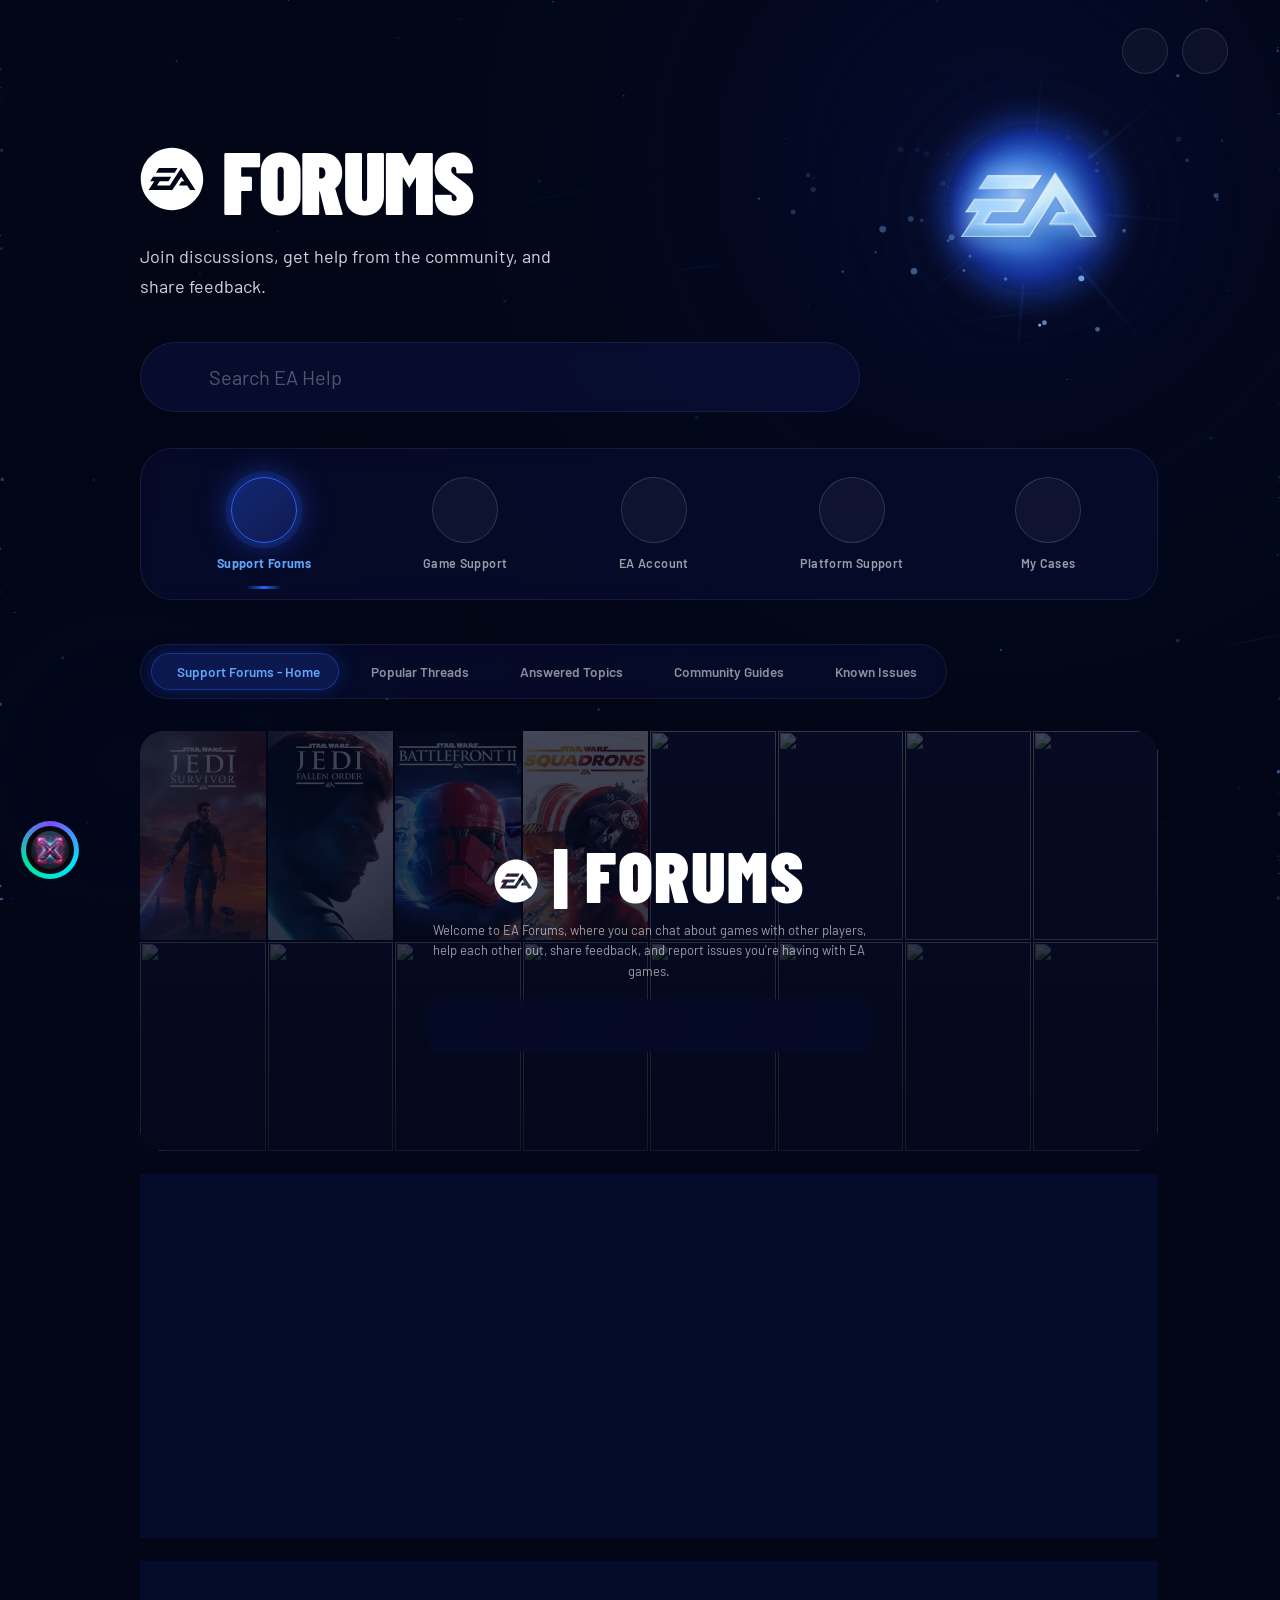
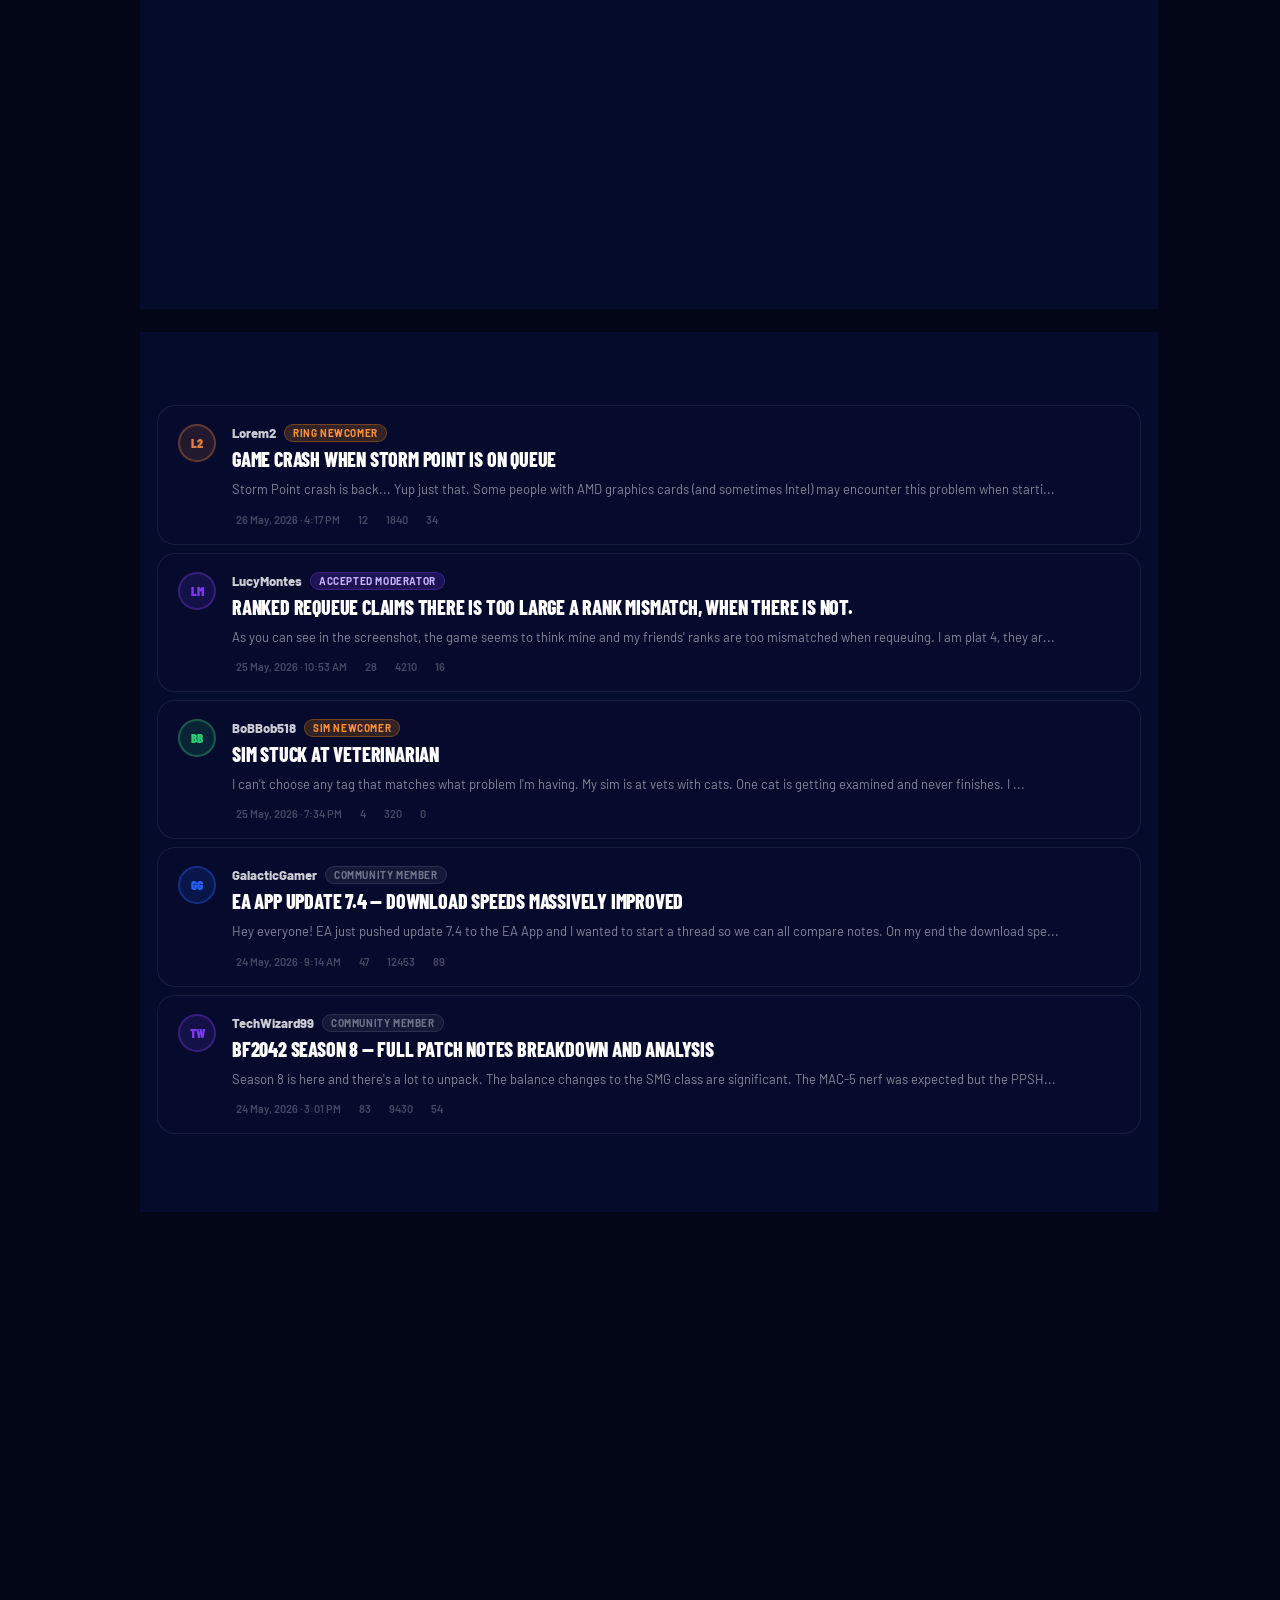
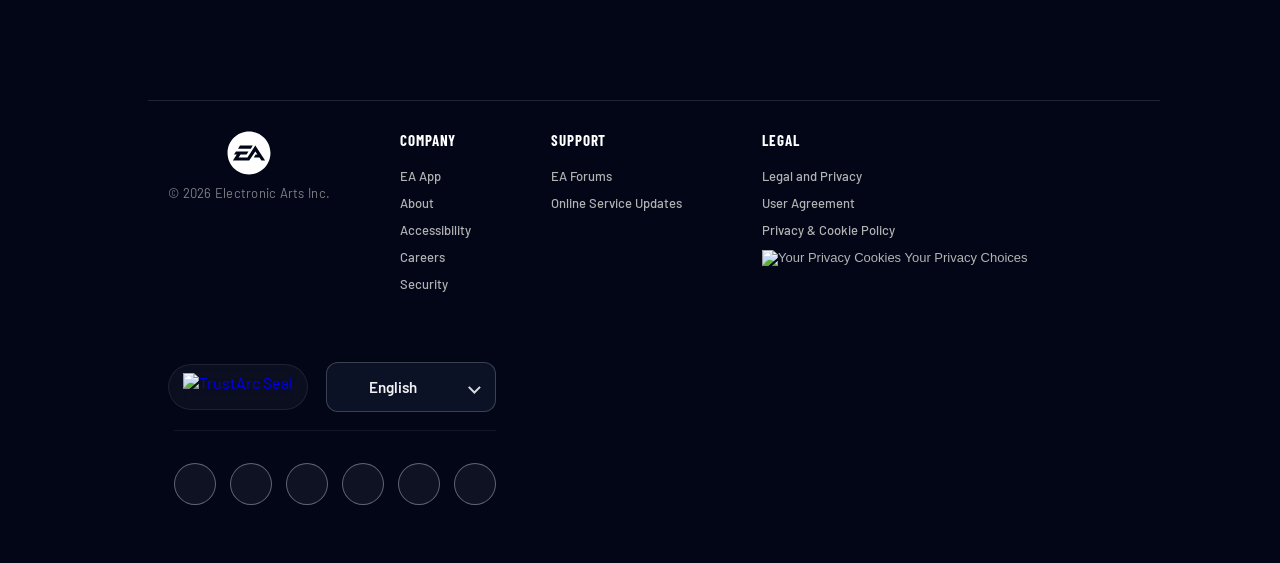
==== commit dc10ad63: "Refactor ForumSupport.html for SEO enhancements Updated meta tags and canonical link for SEO improve" ====
--- a/SRC/HTML/Pages/ForumSupport.html
+++ b/SRC/HTML/Pages/ForumSupport.html
@@ -7,18 +7,15 @@
     <title>EA Help — Support Forums</title>
     <meta name="description" content="Browse EA Help support forums to find solutions, troubleshoot issues, and read posts from other players across Electronic Arts games." />
     <meta name="author" content="Riker Hoch" />
-    <meta name="theme-color" content="#0b1020" />
-    <meta name="robots" content="index, follow" />
-    <link rel="canonical" href="https://yourdomain.com/forums.html" />
 
     <meta property="og:type" content="website" />
     <meta property="og:title" content="EA Help — Support Forums - {Unofficial}" />
     <meta property="og:description" content="Browse EA Help support forums to find solutions, troubleshoot issues, and read posts from other players across Electronic Arts games." />
-    <meta property="og:url" content="https://yourdomain.com/forums.html" />
+    <meta property="og:url" content="https://electronicarts-updatedsupportsystem.pages.dev/SRC/HTML/Pages/ForumSupport" />
     <meta property="og:site_name" content="Electronic Arts Support" />
 
     <link rel="shortcut icon" href="/SRC/Assets/Images/SiteIcons/Icon.ico" type="image/x-icon" />
-
+    <link rel="canonical" href="https://electronicarts-updatedsupportsystem.pages.dev/SRC/HTML/Pages/ForumSupport" />
     <link rel="preconnect" href="https://fonts.googleapis.com" />
     <link rel="preconnect" href="https://fonts.gstatic.com" crossorigin />
     <link href="https://fonts.googleapis.com/css2?family=Barlow:wght@400;500;600;700;800;900&family=Barlow+Condensed:wght@700;800;900&display=swap" rel="stylesheet" />
